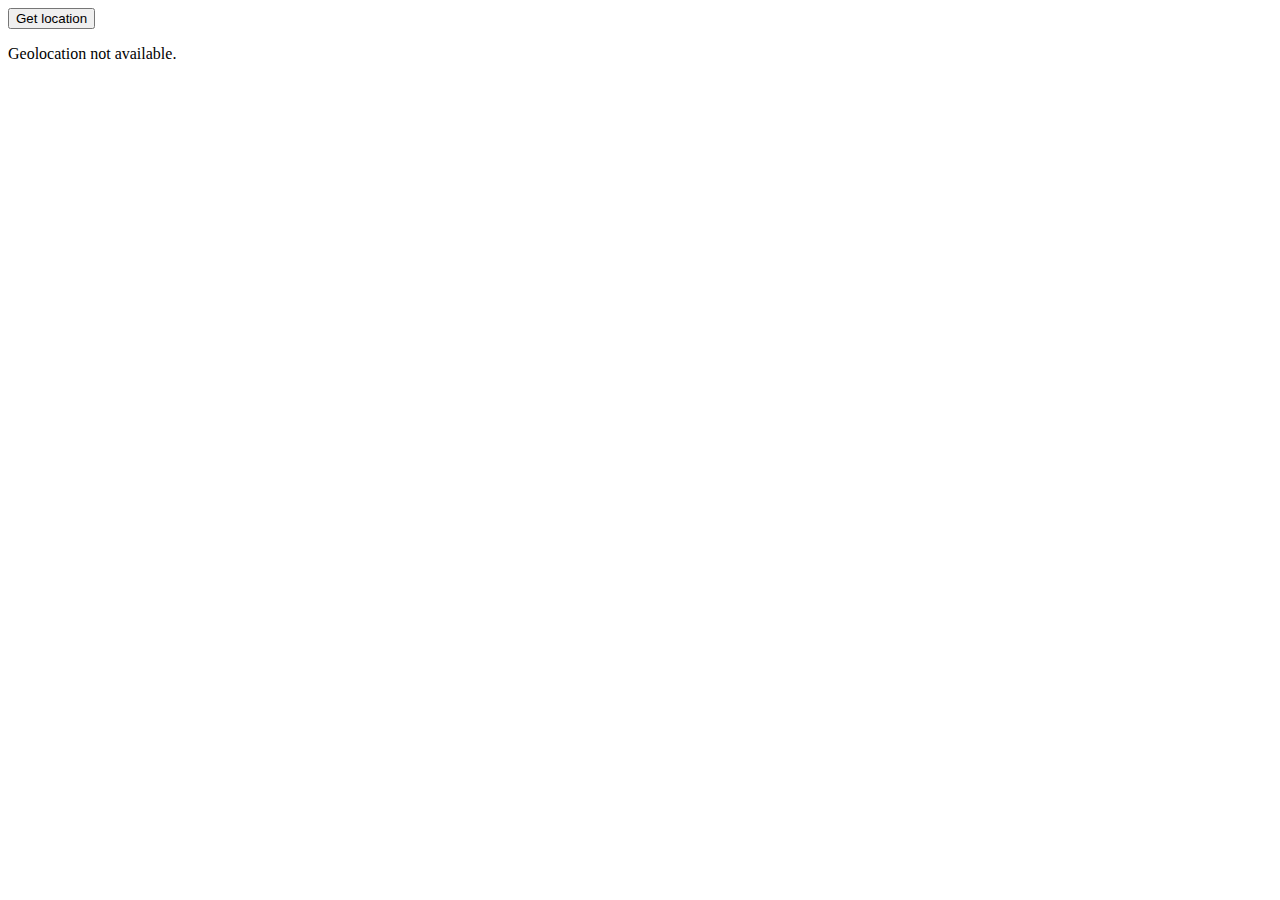
==== WebContent/indexx.html @ e9d4442e "Included more stuff" ====
<!DOCTYPE html>
<html>
<head>
<!-- load jquery -->
<script src="https://code.jquery.com/jquery-3.1.1.min.js"></script>
<!-- load script files -->
<script src="js/scripts.js"></script>
<meta charset="utf-8">
<title>Wetter</title>
</head>
<body>

<button onclick="getLocation()">Get location</button>
<p id="geoloc">Geolocation not available.</p>
<div id="demo">	
</div>

</body>
</html>
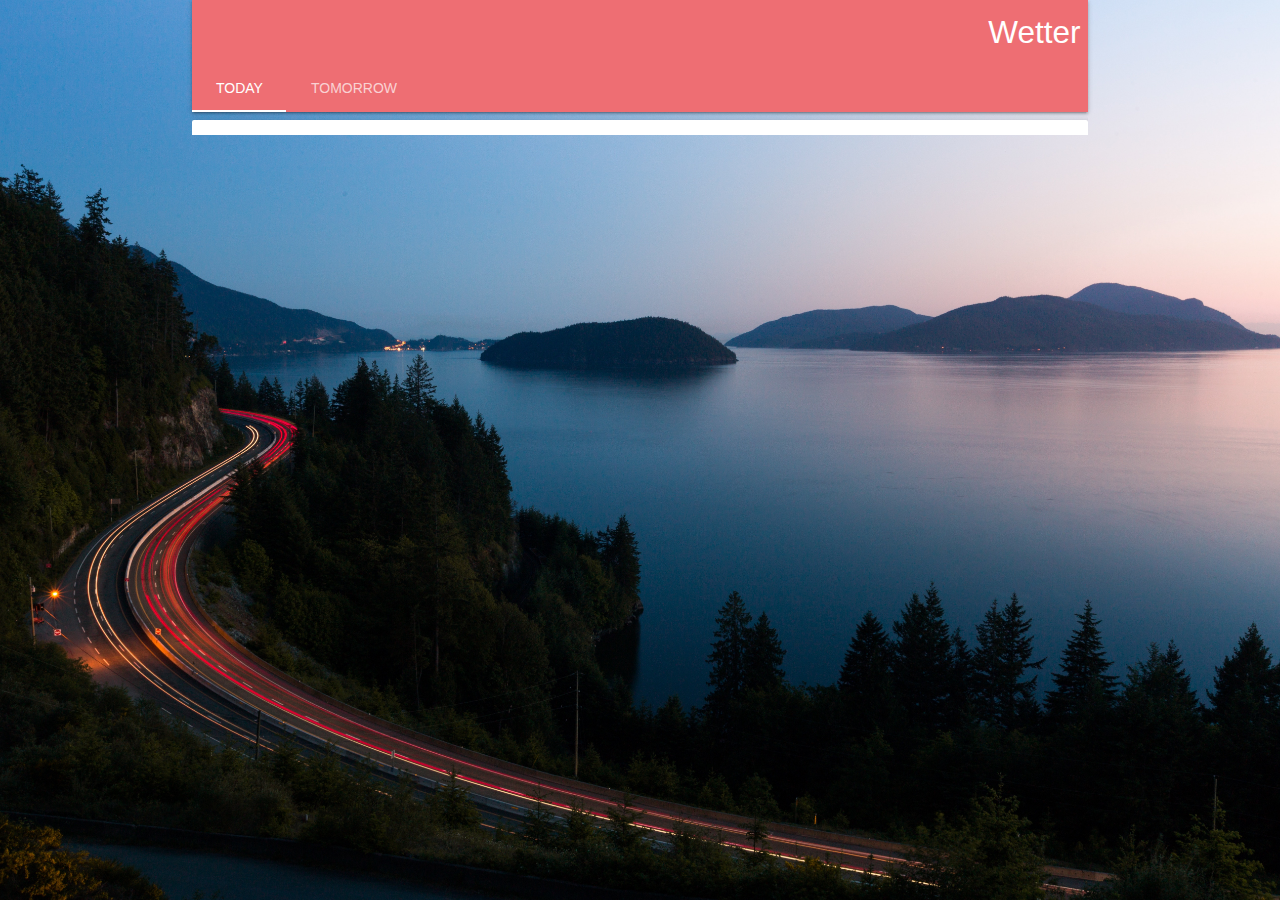
==== commit bdf3c914: "stuff" ====
--- a/WebContent/indexx.html
+++ b/WebContent/indexx.html
@@ -1,19 +1,166 @@
 <!DOCTYPE html>
-<html>
-<head>
-<!-- load jquery -->
-<script src="https://code.jquery.com/jquery-3.1.1.min.js"></script>
-<!-- load script files -->
-<script src="js/scripts.js"></script>
-<meta charset="utf-8">
-<title>Wetter</title>
-</head>
-<body>
+  <html>
+    <head>
+      <!--Import Google Icon Font-->
+      <link href="https://fonts.googleapis.com/icon?family=Material+Icons" rel="stylesheet">
+      <!--Import materialize.css-->
+       <link type="text/css" rel="stylesheet" href="css/materialize.min.css"  media="screen,projection"/>  
+       <!-- stylesheet -->
+	<link rel="stylesheet" type="text/css" href="./css/style.css">
 
-<button onclick="getLocation()">Get location</button>
-<p id="geoloc">Geolocation not available.</p>
-<div id="demo">	
-</div>
+      <!--Let browser know website is optimized for mobile-->
+      <meta name="viewport" content="width=device-width, initial-scale=1.0"/>
+    </head>
 
-</body>
-</html>+    <body>
+	
+      <!--JavaScript at end of body for optimized loading-->
+       <script src="https://code.jquery.com/jquery-3.1.1.min.js"></script>
+     <script type="text/javascript" src="js/materialize.min.js"></script>     
+   
+   
+   
+   
+       <div class="container">
+        <!-- Page Content goes here -->    
+   
+      <nav class="nav-extended">
+    <div class="nav-wrapper">
+     <div class="nav-wrapper">
+      <a href="#" class="brand-logo right">Wetter</a>
+      <ul id="nav-mobile" class="left hide-on-med-and-down">
+        <li><div id="Stadname"></div></li>        
+      </ul>
+    </div>
+    </div>
+    <div class="nav-content">
+      <ul id="tabsNavBar" class="tabs tabs-transparent">
+        <li class="tab"><a class="active" href="#Heute">Today</a></li>
+        <li class="tab"><a href="#Vorhersage">Tomorrow</a></li>      
+      </ul>
+    </div>
+  </nav> 
+  </div>
+  <div class="container">
+  
+<!-- ********************* -->       
+<!-- Current Weather DIV -->   
+<!-- ********************* -->
+     <div id="Heute" class="col l12 ">           
+      <div class="col s12 m7">
+    
+    <div class="card horizontal">
+      
+      <div class="card-stacked">
+        <div class="card-content">
+        
+    	
+    
+           <div class="row">
+           <img id='weatherCond' src="http://openweathermap.org/img/w/01d.png" alt="clear skyp">
+    <div class="col s6">Temperature</div>
+    <div class="col s6">300.1</div>
+    </div>
+    <div class="row">
+    <div class="col s6">Min</div>
+    <div class="col s6">300.1</div>
+    </div>
+    <div class="row">
+    <div class="col s6">Max</div>
+    <div class="col s6">300.1</div>
+    </div>  
+    </div>  
+    </div>  
+    </div> 
+        </div>
+        
+      </div>
+    </div>
+  </div> 
+  
+<!--     <div class="col s12 m7">
+      <div class="card horizontal">	
+	<div class="card-content"> 
+    <span class="card-title">Rintheim 
+    	<img id='weatherCond' src="http://openweathermap.org/img/w/01d.png" alt="clear skyp">
+    </span>
+        
+    <div class="row">
+    <div class="col s6">Temperature</div>
+    <div class="col s6">300.1</div>
+    </div>
+    <div class="row">
+    <div class="col s6">Min</div>
+    <div class="col s6">300.1</div>
+    </div>
+    <div class="row">
+    <div class="col s6">Max</div>
+    <div class="col s6">300.1</div>
+    </div>  
+    </div>  
+    </div>  
+    </div> 
+    </div>     -->
+    
+        
+  
+  
+ 
+
+   
+ <!-- ********************* -->       
+<!-- Forecast Weather DIV -->   
+<!-- ********************* -->
+  </div>
+  <div class="row">
+  <div id="Vorhersage" class="col s12">
+  <ul class="collapsible" id="VorhersageColl">
+  <li> 
+   <div class='collapsible-header'>
+	<div class='row horizontal'>
+	 <div class='col l3'>desc</div>
+	 <div class='col l3 offset-l3'>5</div>
+	 <div class='col l3 offset-l6'>5</div>
+	 <div class='col l3 offset-l9'><img src='t'></div> 	 
+	 </div>
+	 </div>
+	 <div class='collapsible-body'>	
+	<div class='row'>
+    <div class='col s6'>Temperature</div>
+    <div class='col s6'>5</div>
+    </div>
+    <div class='row'>
+    <div class='col s6'>Min</div>
+    <div class='col s6'>5</div>
+    </div>
+    <div class='row'>
+    <div class='col s6'>Max</div>
+    <div class='col s6'>5</div>
+    </div>  	
+	</div> 	 
+	 </li>
+   
+   
+   
+  </ul>
+  </div>  
+  
+   
+
+  
+  
+
+  <!-- <div id="test1" class="col s12">Test 1</div>
+  <div id="test2" class="col s12">Test 2</div>
+  <div id="test3" class="col s12">Test 3</div>
+ -->
+    
+    <script src="js/scripts.js"></script>
+    <script src="js/WetterConnector.js"></script>
+     <script src="js/WetterLocal.js"></script>
+     <script src="js/Generator.js"></script>
+      
+      
+        </div>
+    </body>
+  </html>--- a/WebContent/css/style.css
+++ b/WebContent/css/style.css
@@ -0,0 +1,67 @@
+/*
+	stylesheet for weather app
+*/
+body {
+	background-image: url("../img/w11.jpg");
+	min-height: 100vh;
+	background-size: cover;
+	background-position: center;
+	background-repeat: no-repeat;
+	margin: 0 auto;
+	color: white;
+}
+
+/* navbar */
+.navbar {
+	background-color: rgb(87, 93, 102);
+}
+
+.navbar a {
+	color: white;
+	font-size: 25px;
+}
+
+/* weather section */
+.weather {
+	border:1px solid white;
+	margin-top: 10rem;
+	background-color: rgba(0, 0, 0, 0.5);
+	border-radius: 20px;
+	color: white;	
+}
+
+.weather-head {
+	height: 50%;
+}
+
+#icon-desc {
+	font-size: 5rem;
+	padding-top: 2rem;
+}
+
+.humidity, .wind, .visibility {
+	border-top: 1px solid white;
+	border-bottom: 1px solid white;
+	font-size: 1.5rem;
+
+}
+
+#description {
+	font-size: 2rem;
+}
+
+#temperature {
+	font-size: 6rem;
+}
+
+#icon-thermometer {
+	font-size: 5rem;
+}
+
+#humidity, #wind, #visibility {
+	font-size: 2rem;
+	padding-top: 1rem;
+	padding-bottom: 1rem;
+}
+
+
